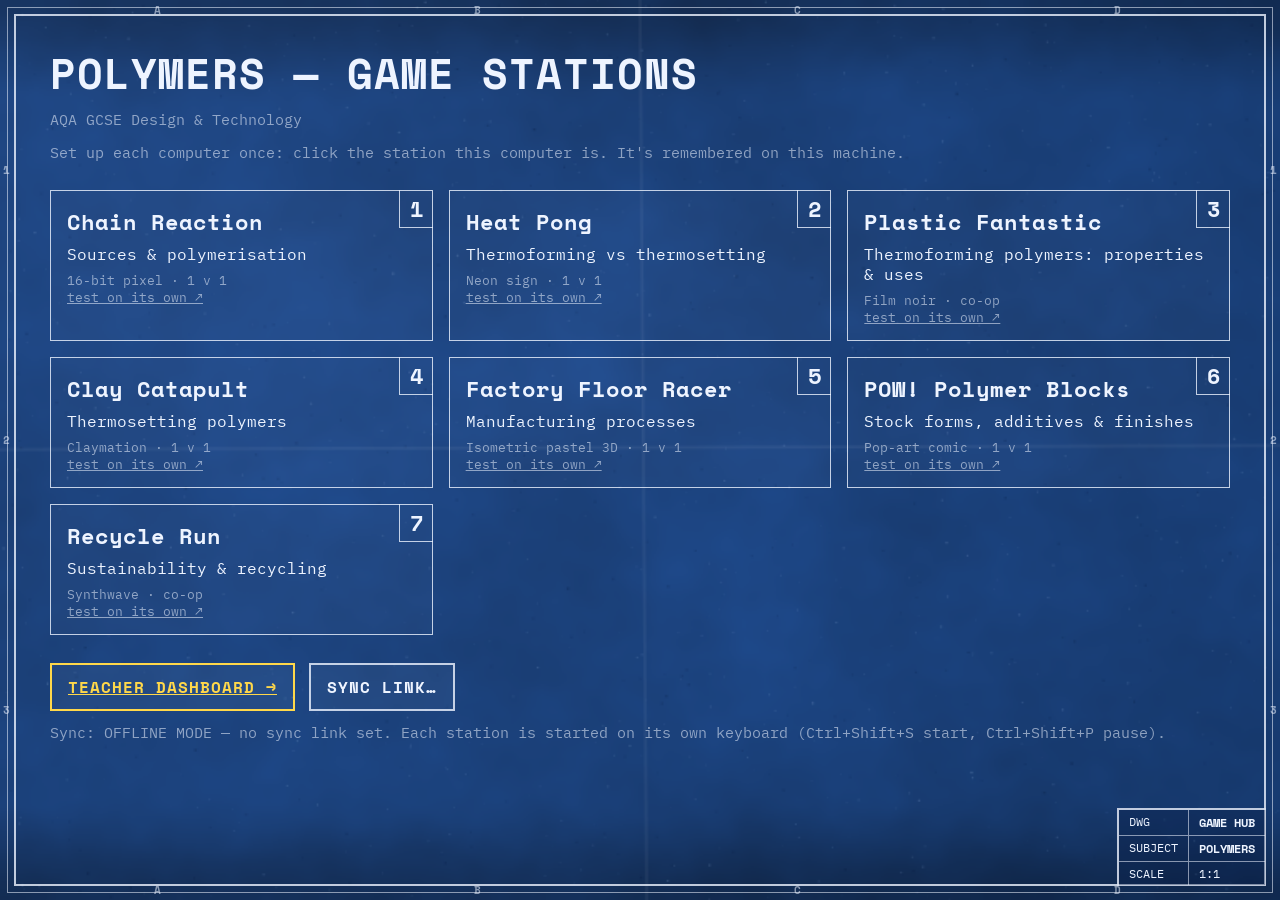
==== index.html @ 501e11e8 "Hub, teacher dashboard, shared bridge and lesson content Co-Authored-By: Claude Opus 5.5 <noreply@an" ====
<!doctype html>
<html lang="en"><head>
<meta charset="utf-8"><meta name="viewport" content="width=device-width,initial-scale=1">
<title>Game Stations</title>
<link rel="stylesheet" href="lib/blueprint.css">
<style>
  #pick .grid { grid-template-columns: repeat(auto-fill, minmax(300px, 1fr)); margin-top: 28px; }
  #pick .card { cursor: pointer; min-height: 120px; }
  #pick .card:hover { background: rgba(255,255,255,.1); }
  #pick .card h3 { font-size: 22px; margin: 0 30px 6px 0; }
  #game { position: fixed; inset: 0; width: 100%; height: 100%; border: 0; display: none; background: #000; }
  #gate { position: fixed; inset: 0; display: none; align-items: center; justify-content: center; flex-direction: column; text-align: center; cursor: pointer; z-index: 10; }
  #gate.dim { background: rgba(10,30,70,.82); }
  #gate h1 { font-size: 56px; margin: 8px 0 12px; }
  #gate .big { font: 700 26px 'Space Mono', monospace; border: 2px solid var(--line); padding: 16px 30px; margin-top: 26px; }
  #gate .small { margin-top: 30px; font-size: 13px; color: var(--dim); }
  #gate a { color: var(--dim); }
  #net { position: fixed; left: 10px; bottom: 8px; font-size: 12px; color: var(--dim); z-index: 11; pointer-events: none; }
</style>
</head><body>
<div class="zones" id="zones"></div>

<!-- 1. choose what this computer is -->
<div class="sheet" id="pick" style="display:none">
  <h1 id="ttl">Game Stations</h1>
  <div class="sub" id="crs"></div>
  <div class="sub" style="margin-top:14px">Set up each computer once: click the station this computer is. It's remembered on this machine.</div>
  <div class="grid" id="cards"></div>
  <div style="margin-top:28px;display:flex;gap:14px;flex-wrap:wrap">
    <a class="btn hot" href="teacher.html">Teacher dashboard →</a>
    <button class="btn" id="setapi">Sync link…</button>
  </div>
  <div class="sub" id="apist" style="margin-top:12px"></div>
</div>

<!-- 2. a station -->
<iframe id="game" allow="fullscreen; autoplay" title="Station game"></iframe>
<div id="gate"></div>
<div id="net"></div>

<div class="titleblock" id="tb" style="display:none"><div>DWG</div><div><b>GAME HUB</b></div><div>SUBJECT</div><div><b id="tbs"></b></div><div>SCALE</div><div>1:1</div></div>

<script src="lib/harness.js"></script>
<script src="lib/blueprint.js"></script>
<script src="lib/stations.js"></script>
<script src="lib/sync.js"></script>
<script>
const $ = (s) => document.querySelector(s);
Blueprint.paper(document.body);
const qs = new URLSearchParams(location.search);
if (qs.get('station') === 'reset') localStorage.removeItem('gs.station');
const pickN = Number(qs.get('station')) || Number(localStorage.getItem('gs.station')) || 0;
const zones = $('#zones');
['A','B','C','D'].forEach((z,i)=>{ zones.innerHTML += `<span style="left:${12+i*25}%;top:2px">${z}</span><span style="left:${12+i*25}%;bottom:2px">${z}</span>`; });
[1,2,3].forEach((z,i)=>{ zones.innerHTML += `<span style="top:${18+i*30}%;left:3px">${z}</span><span style="top:${18+i*30}%;right:3px">${z}</span>`; });

// ---------------- picker ----------------
function showPick() {
  $('#pick').style.display = 'block'; $('#tb').style.display = 'grid';
  $('#ttl').textContent = LESSON.title + ' — game stations'; $('#crs').textContent = LESSON.course; $('#tbs').textContent = LESSON.title.toUpperCase();
  $('#cards').innerHTML = LESSON.stations.map((s) => `<div class="card" data-n="${s.n}"><div class="no">${s.n}</div><h3>${s.name}</h3><div>${s.topic}</div><div class="leader" style="margin-top:8px">${s.style} · ${s.mode === 'coop' ? 'co-op' : '1 v 1'}</div><div class="leader"><a href="${s.path}?standalone=1" onclick="event.stopPropagation()" style="color:inherit">test on its own ↗</a></div></div>`).join('');
  $('#cards').onclick = (e) => { const c = e.target.closest('.card'); if (!c) return; localStorage.setItem('gs.station', c.dataset.n); location.search = ''; };
  const api = localStorage.getItem('gs.api') || LESSON.backend;
  $('#apist').textContent = api ? 'Sync: connected to the teacher dashboard (' + api.slice(0, 48) + '…)' : 'Sync: OFFLINE MODE — no sync link set. Each station is started on its own keyboard (Ctrl+Shift+S start, Ctrl+Shift+P pause).';
  $('#setapi').onclick = () => { const v = prompt('Paste the Apps Script web-app link (ends in /exec). Leave empty to clear.', localStorage.getItem('gs.api') || ''); if (v === null) return; v.trim() ? localStorage.setItem('gs.api', v.trim()) : localStorage.removeItem('gs.api'); showPick(); };
}

// ---------------- station ----------------
function runStation(n) {
  const st = LESSON.stations.find((s) => s.n === n);
  const fr = $('#game'), gate = $('#gate');
  document.title = `Station ${n} · ${st.name}`;
  fr.src = st.path; fr.style.display = 'block';
  let lastStatus = {}, armed = false;
  const sync = new Sync({ role: 'station', station: n, onUpdate: () => {} });
  addEventListener('message', (e) => { if (e.data && e.data.type === 'gs-status') lastStatus = e.data; });

  function gateView() {
    const fs = !!document.fullscreenElement;
    if (fs) { gate.style.display = 'none'; return; }
    gate.style.display = 'flex'; gate.className = armed ? 'dim' : 'dim';
    gate.innerHTML = `<div class="sub">STATION ${n}</div><h1>${st.name}</h1><div>${st.topic}</div>
      <div class="big">${armed ? '▶ Click to go back to full screen' : '▶ Click to start (full screen)'}</div>
      <div class="small">Esc leaves full screen. ${sync.local ? 'Offline mode: Ctrl+Shift+S start · Ctrl+Shift+P pause · Ctrl+Shift+N skip' : ''}<br><br>
      <a href="?station=reset" onclick="event.stopPropagation()">change which station this computer is</a></div>`;
  }
  gate.onclick = async () => {
    armed = true;
    try { await document.documentElement.requestFullscreen({ navigationUI: 'hide' }); } catch (e) {}
    try { await navigator.keyboard?.lock?.(); } catch (e) {}
    gateView(); fr.focus(); fr.contentWindow?.focus();
  };
  document.addEventListener('fullscreenchange', () => { gateView(); if (document.fullscreenElement) { fr.focus(); fr.contentWindow?.focus(); } });
  addEventListener('contextmenu', (e) => e.preventDefault());
  // keep keyboard focus inside the game
  setInterval(() => { if (document.fullscreenElement && document.activeElement !== fr) { fr.focus(); } }, 1000);

  // offline shortcuts work wherever focus is (the game frame is same-origin)
  function keys(e) {
    if (!(e.ctrlKey && e.shiftKey)) return;
    if (e.code === 'KeyS') { e.preventDefault(); sync.cmd('start', { R: LESSON.playSeconds, M: LESSON.moveSeconds, rounds: LESSON.rounds }); }
    if (e.code === 'KeyP') { e.preventDefault(); sync.cmd(sync.session && sync.session.pausedAt ? 'resume' : 'pause'); }
    if (e.code === 'KeyN') { e.preventDefault(); sync.cmd('skip'); }
  }
  if (sync.local) { addEventListener('keydown', keys); fr.addEventListener('load', () => fr.contentWindow.addEventListener('keydown', keys)); }

  // send the round state to the game 4x a second
  setInterval(() => {
    const s = sync.session, k = lessonClock(s, sync.now());
    let m = { type: 'gs-state', active: false, roundId: 0, t: 0, R: (s && s.R) || LESSON.playSeconds, paused: false, banner: '' };
    if (k.state === 'play' || k.state === 'move') {
      m = { type: 'gs-state', active: true, roundId: k.roundId, t: k.tb, R: s.R, paused: k.paused || !!(s.stPause && s.stPause[n]), banner: s.banner || '' };
    }
    fr.contentWindow && fr.contentWindow.postMessage(m, '*');
    sync.status = Object.assign({}, lastStatus, { fs: !!document.fullscreenElement, vis: document.visibilityState, at: Date.now() });
    $('#net').textContent = sync.local ? 'offline mode' : sync.ok ? '' : '⚠ no connection to the teacher dashboard — retrying';
  }, 250);
  gateView();
}

if (pickN && LESSON.stations.find((s) => s.n === pickN)) runStation(pickN); else showPick();
</script>
</body></html>
---- lib/blueprint.css ----
@import url('https://fonts.googleapis.com/css2?family=IBM+Plex+Mono:wght@400;600&family=Space+Mono:wght@400;700&display=swap');
:root { --ink: #eef4ff; --dim: rgba(238,244,255,.55); --line: rgba(238,244,255,.8); --hot: #ffd84a; --red: #ff8a7a; --ok: #8affc1; }
* { box-sizing: border-box; }
html, body { margin: 0; height: 100%; color: var(--ink); font-family: 'IBM Plex Mono', ui-monospace, Consolas, monospace; background: #163a70; }
body { overflow: hidden; }
.sheet { position: fixed; inset: 14px; border: 2px solid var(--line); outline: 1px solid var(--dim); outline-offset: 6px; overflow: auto; padding: 26px 34px 90px; }
.zones { position: fixed; inset: 0; pointer-events: none; font: 600 11px 'Space Mono', monospace; color: var(--dim); }
.zones span { position: absolute; }
h1, h2, h3, .mono { font-family: 'Space Mono', ui-monospace, monospace; font-weight: 700; letter-spacing: 1px; margin: 0; }
h1 { font-size: 42px; text-transform: uppercase; }
h2 { font-size: 22px; text-transform: uppercase; }
.sub { color: var(--dim); font-size: 15px; margin-top: 6px; }
.btn { font: 700 16px 'Space Mono', monospace; color: var(--ink); background: rgba(255,255,255,.04); border: 2px solid var(--line); padding: 10px 16px; cursor: pointer; text-transform: uppercase; letter-spacing: 1px; }
.btn:hover { background: rgba(255,255,255,.14); }
.btn.hot { border-color: var(--hot); color: var(--hot); }
.btn.red { border-color: var(--red); color: var(--red); }
.btn:disabled { opacity: .35; cursor: default; }
.grid { display: grid; gap: 16px; }
.card { border: 1.5px solid var(--line); padding: 14px 16px; position: relative; background: rgba(255,255,255,.02); }
.card .no { position: absolute; top: -1px; right: -1px; border-left: 1.5px solid var(--line); border-bottom: 1.5px solid var(--line); padding: 2px 10px; font: 700 22px 'Space Mono', monospace; }
.leader { color: var(--dim); font-size: 13px; }
.titleblock { position: fixed; right: 14px; bottom: 14px; border-top: 2px solid var(--line); border-left: 2px solid var(--line); display: grid; grid-template-columns: auto auto; font-size: 12px; background: rgba(10,30,70,.35); }
.titleblock div { padding: 4px 10px; border-right: 1px solid var(--dim); border-bottom: 1px solid var(--dim); }
.titleblock b { font-family: 'Space Mono', monospace; }
input, select { font: 600 16px 'IBM Plex Mono', monospace; background: transparent; color: var(--ink); border: 0; border-bottom: 2px solid var(--line); padding: 4px 6px; width: 90px; }
select option { color: #000; }
.dim { color: var(--dim); }
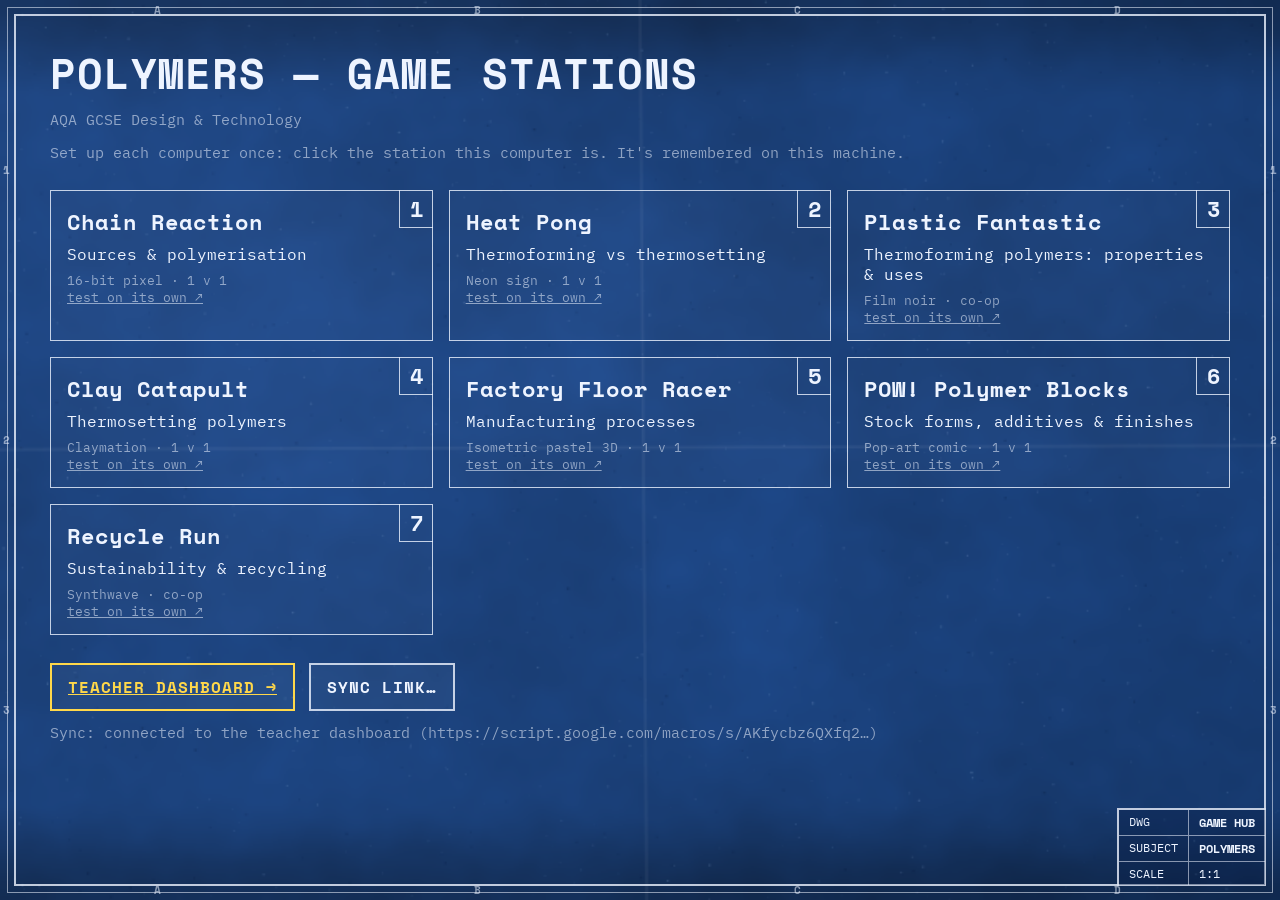
==== commit 6e94eb96: "Cache-bust lesson config Co-Authored-By: Claude Opus 5.5 <noreply@anthropic.com> Claude-Session: htt" ====
--- a/index.html
+++ b/index.html
@@ -42,8 +42,8 @@
 
 <script src="lib/harness.js"></script>
 <script src="lib/blueprint.js"></script>
-<script src="lib/stations.js"></script>
-<script src="lib/sync.js"></script>
+<script src="lib/stations.js?v=2"></script>
+<script src="lib/sync.js?v=2"></script>
 <script>
 const $ = (s) => document.querySelector(s);
 Blueprint.paper(document.body);
